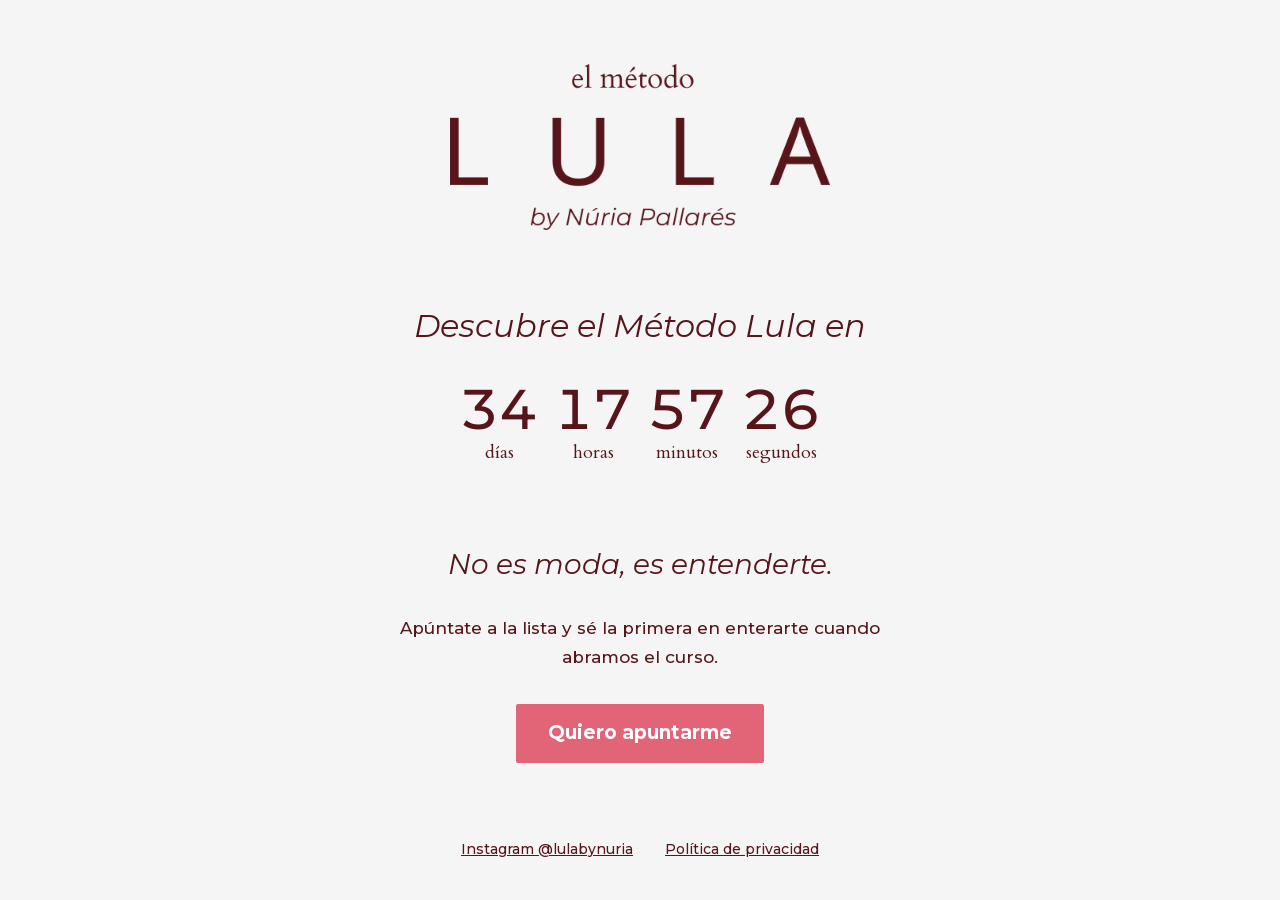
==== index.html @ e3833116 "Web inicial lulabynuria.com: cuenta atrás y política de privacidad Co-Authored-By: Claude Sonnet 5.5" ====
<!doctype html>
<html lang="es">
<head>
<meta charset="utf-8">
<meta name="viewport" content="width=device-width, initial-scale=1">
<title>Método Lula · No es moda, es entenderte | Lula by Núria</title>
<meta name="description" content="Descubre el Método Lula, el curso online de Núria Pallarés para vestir según tu cuerpo y tu vida real. Apúntate a la lista y sé la primera en enterarte.">
<meta name="theme-color" content="#f5f5f5">
<link rel="canonical" href="https://lulabynuria.com/">
<meta property="og:type" content="website">
<meta property="og:locale" content="es_ES">
<meta property="og:site_name" content="Lula by Núria">
<meta property="og:title" content="Método Lula · No es moda, es entenderte">
<meta property="og:description" content="Apúntate a la lista y sé la primera en enterarte cuando abramos el curso.">
<meta property="og:url" content="https://lulabynuria.com/">
<meta property="og:image" content="https://lulabynuria.com/assets/img/og-image.png">
<meta property="og:image:width" content="1200">
<meta property="og:image:height" content="630">
<meta property="og:image:alt" content="el método LULA by Núria Pallarés">
<meta name="twitter:card" content="summary_large_image">
<meta name="twitter:title" content="Método Lula · No es moda, es entenderte">
<meta name="twitter:description" content="Apúntate a la lista y sé la primera en enterarte cuando abramos el curso.">
<meta name="twitter:image" content="https://lulabynuria.com/assets/img/og-image.png">
<link rel="icon" href="favicon.ico" sizes="48x48">
<link rel="icon" type="image/png" sizes="32x32" href="assets/img/favicon-32.png">
<link rel="icon" type="image/png" sizes="512x512" href="assets/img/icon-512.png">
<link rel="apple-touch-icon" href="assets/img/apple-touch-icon.png">
<link rel="preload" href="assets/fonts/montserrat.woff2" as="font" type="font/woff2" crossorigin>
<link rel="stylesheet" href="css/site.css">
</head>
<body>
<div class="page">
  <header><img class="logo" src="assets/img/logotipo-burdeos.png" width="960" height="420" alt="el método LULA by Núria Pallarés"></header>
  <main>
    <h1 class="titular" id="titular">Descubre el Método Lula en</h1>
    <ul class="countdown" id="countdown" aria-label="Cuenta atrás hasta el lanzamiento">
      <li><span class="num" data-u="d">–</span><span class="lbl">días</span></li>
      <li><span class="num" data-u="h">–</span><span class="lbl">horas</span></li>
      <li><span class="num" data-u="m">–</span><span class="lbl">minutos</span></li>
      <li><span class="num" data-u="s">–</span><span class="lbl">segundos</span></li>
    </ul>
    <p class="lema">No es moda, es entenderte.</p>
    <p class="sub">Apúntate a la lista y sé la primera en enterarte cuando abramos el curso.</p>
    <a class="btn" data-newsletter href="https://recstores.lulabynuria.com/">Quiero apuntarme</a>
  </main>
  <footer class="foot">
    <a href="https://www.instagram.com/lulabynuria/" rel="noopener">Instagram @lulabynuria</a>
    <a href="privacidad.html">Política de privacidad</a>
  </footer>
</div>
<script src="js/config.js"></script>
<script src="js/countdown.js"></script>
</body>
</html>
---- css/site.css ----
@import url("../marca-lula/tokens.css");

@font-face{font-family:"Montserrat";font-style:normal;font-weight:500 700;font-display:swap;src:url("../assets/fonts/montserrat.woff2") format("woff2")}
@font-face{font-family:"Montserrat";font-style:italic;font-weight:400;font-display:swap;src:url("../assets/fonts/montserrat-italic.woff2") format("woff2")}
@font-face{font-family:"Cardo";font-style:normal;font-weight:400;font-display:swap;src:url("../assets/fonts/cardo.woff2") format("woff2")}
@font-face{font-family:"Noto Sans";font-style:normal;font-weight:400;font-display:swap;src:url("../assets/fonts/noto-sans.woff2") format("woff2")}

*,*::before,*::after{box-sizing:border-box}
html{-webkit-text-size-adjust:100%}
body{margin:0;background:var(--surface);color:var(--ink);font-family:var(--font-sans);font-weight:500;font-size:17px;line-height:1.7}
a{color:var(--ink)}
a:focus-visible,.btn:focus-visible{outline:3px solid var(--ink);outline-offset:3px}

.page{min-height:100vh;min-height:100svh;display:flex;flex-direction:column;align-items:center;text-align:center;padding:var(--space-3) var(--space-2)}
.page>main{flex:1;display:flex;flex-direction:column;align-items:center;justify-content:center;width:100%;max-width:640px;gap:var(--space-3);padding-top:var(--space-3)}

.logo{display:block;width:min(78vw,380px);height:auto;margin:var(--space-3) auto 0}
.titular{font-style:italic;font-weight:400;font-size:clamp(24px,6.4vw,32px);line-height:1.3;margin:0}
.eyebrow{font-family:var(--font-serif);font-size:clamp(22px,6vw,28px);line-height:1.2;margin:0}

.countdown{display:flex;justify-content:center;gap:var(--space-2);margin:0 0 var(--space-2);padding:0;list-style:none}
.countdown li{min-width:72px}
.countdown .num{display:block;font-size:clamp(34px,11vw,56px);font-weight:500;line-height:1.1;font-variant-numeric:tabular-nums}
.countdown .lbl{display:block;font-family:var(--font-serif);font-size:18px;line-height:1.4}
.launched{font-style:italic;font-weight:400;font-size:clamp(34px,9vw,48px);line-height:1.2;margin:0}

.lema{font-style:italic;font-weight:400;font-size:clamp(22px,5.6vw,28px);line-height:1.3;margin:var(--space-3) 0 0}
.sub{margin:0;max-width:30em}

.btn{display:inline-block;background:var(--accent);color:var(--blanco);font:700 19px/1.2 var(--font-sans);text-decoration:none;padding:18px 32px;border-radius:var(--radius-sm)}
.btn:hover{background:var(--brand-burdeos)}

.foot{padding:var(--space-3) 0 var(--space-1);font-size:14px;line-height:1.6;font-weight:500;display:flex;gap:var(--space-3);flex-wrap:wrap;justify-content:center}

/* Páginas de texto */
.doc{max-width:42rem;margin:0 auto;padding:var(--space-3) var(--space-2) var(--space-4);text-align:left}
.doc .logo{width:min(60vw,260px);margin:var(--space-3) auto var(--space-4)}
.doc h1{font-style:italic;font-weight:400;font-size:clamp(28px,7vw,36px);line-height:1.3;margin:0 0 var(--space-3)}
.doc h2{font-style:italic;font-weight:400;font-size:24px;line-height:1.3;margin:var(--space-4) 0 var(--space-2)}
.doc p,.doc ul{margin:0 0 var(--space-2)}
.doc li{margin-bottom:var(--space-1)}
.doc .back{display:inline-block;margin-top:var(--space-3)}
.doc a{text-underline-offset:3px;overflow-wrap:anywhere}
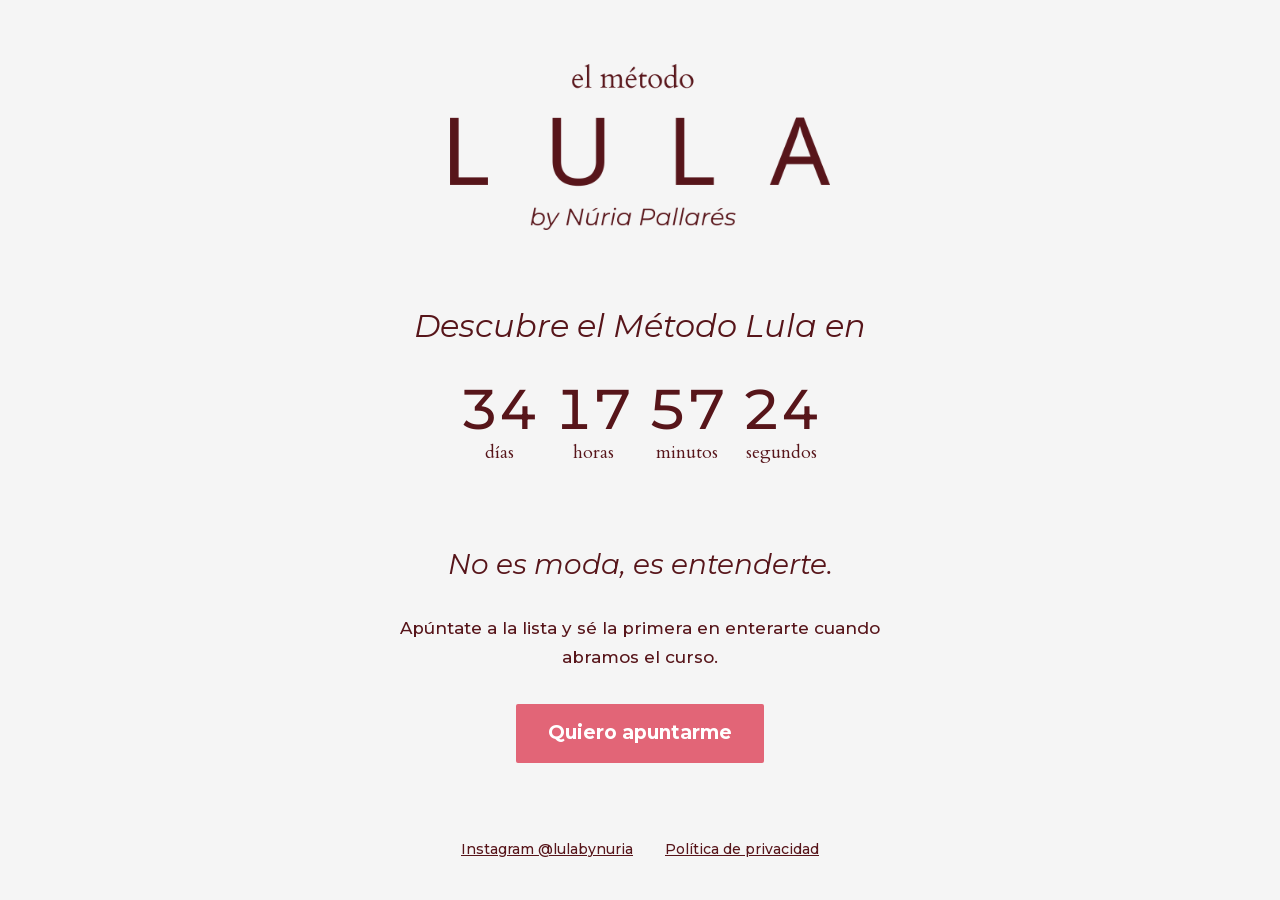
==== commit 9e56c0fd: "Enlace a la política de privacidad sin extensión .html Co-Authored-By: Claude Sonnet 5.5 <noreply@an" ====
--- a/index.html
+++ b/index.html
@@ -45,7 +45,7 @@
   </main>
   <footer class="foot">
     <a href="https://www.instagram.com/lulabynuria/" rel="noopener">Instagram @lulabynuria</a>
-    <a href="privacidad.html">Política de privacidad</a>
+    <a href="privacidad">Política de privacidad</a>
   </footer>
 </div>
 <script src="js/config.js"></script>
